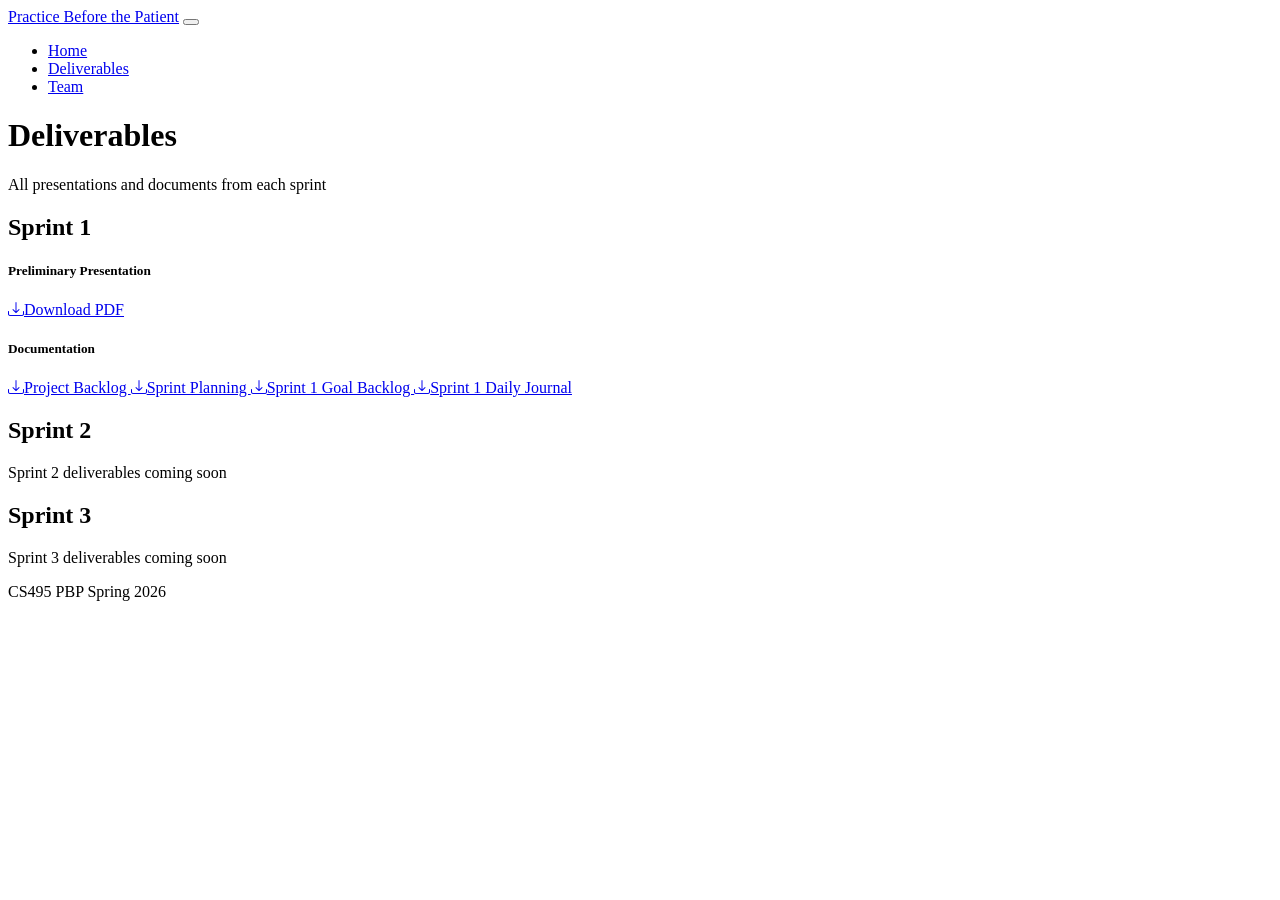
==== deliverables.html @ 7474c227 "Add sprint 1 files" ====
<!DOCTYPE html>
<html lang="en">
    <head>
        <meta charset="utf-8" />
        <meta name="viewport" content="width=device-width, initial-scale=1, shrink-to-fit=no" />
        <meta name="description" content="" />
        <meta name="author" content="" />
        <title>Deliverables - Practice Before the Patient</title>
        <!-- Favicon-->
        <link rel="icon" type="image/x-icon" href="assets/favicon.ico" />
        <!-- Bootstrap icons-->
        <link href="https://cdn.jsdelivr.net/npm/bootstrap-icons@1.4.1/font/bootstrap-icons.css" rel="stylesheet" />
        <!-- Core theme CSS (includes Bootstrap)-->
        <link href="css/styles.css" rel="stylesheet" />
    </head>
    <body>
        <!-- Responsive navbar-->
        <nav class="navbar navbar-expand-lg navbar-dark bg-dark">
            <div class="container px-5">
                <a class="navbar-brand" href="index.html">Practice Before the Patient</a>
                <button class="navbar-toggler" type="button" data-bs-toggle="collapse" data-bs-target="#navbarSupportedContent" aria-controls="navbarSupportedContent" aria-expanded="false" aria-label="Toggle navigation"><span class="navbar-toggler-icon"></span></button>
                <div class="collapse navbar-collapse" id="navbarSupportedContent">
                    <ul class="navbar-nav ms-auto mb-2 mb-lg-0">
                        <li class="nav-item"><a class="nav-link" href="index.html">Home</a></li>
                        <li class="nav-item"><a class="nav-link active" aria-current="page" href="deliverables.html">Deliverables</a></li>
                        <li class="nav-item"><a class="nav-link" href="team.html">Team</a></li>
                    </ul>
                </div>
            </div>
        </nav>

        <!-- Header-->
        <header class="bg-dark py-5">
            <div class="container px-5">
                <div class="row gx-5 justify-content-center">
                    <div class="col-lg-6">
                        <div class="text-center my-5">
                            <h1 class="display-5 fw-bolder text-white mb-2">Deliverables</h1>
                            <p class="lead text-white-50 mb-4">All presentations and documents from each sprint</p>
                        </div>
                    </div>
                </div>
            </div>
        </header>

        <!-- Deliverables Content -->
        <section class="py-5">
            <div class="container px-5">
                <!-- Sprint 1 -->
                <div class="row mb-5">
                    <div class="col-lg-8 mx-auto">
                        <div class="card border-0 shadow-lg">
                            <div class="card-body p-5">
                                <h2 class="fw-bolder mb-4">Sprint 1</h2>
                                <div class="mb-3">
                                    <h5>Preliminary Presentation</h5>
                                    <a class="btn btn-sm btn-primary" href="assets/presentations/preliminary-presentation.pdf" download>
                                        <i class="bi bi-download me-2"></i>Download PDF
                                    </a>
                                </div>
                                <div class="mb-3">
                                    <h5>Documentation</h5>
                                    <div class="d-flex flex-wrap gap-2">
                                        <a class="btn btn-sm btn-primary" href="assets/Sprint1/ProjectBacklog.pdf" download>
                                            <i class="bi bi-download me-2"></i>Project Backlog
                                        </a>
                                        <a class="btn btn-sm btn-primary" href="assets/Sprint1/Sprint_Planning.pdf" download>
                                            <i class="bi bi-download me-2"></i>Sprint Planning
                                        </a>
                                        <a class="btn btn-sm btn-primary" href="assets/Sprint1/Sprint1GoalBacklog.pdf" download>
                                            <i class="bi bi-download me-2"></i>Sprint 1 Goal Backlog
                                        </a>
                                        <a class="btn btn-sm btn-primary" href="assets/Sprint1/Sprint1DailyJournal.pdf" download>
                                            <i class="bi bi-download me-2"></i>Sprint 1 Daily Journal
                                        </a>
                                    </div>
                                </div>
                            </div>
                        </div>
                    </div>
                </div>

                <!-- Sprint 2 -->
                <div class="row mb-5">
                    <div class="col-lg-8 mx-auto">
                        <div class="card border-0 shadow-lg">
                            <div class="card-body p-5">
                                <h2 class="fw-bolder mb-4">Sprint 2</h2>
                                <p class="text-muted">Sprint 2 deliverables coming soon</p>
                            </div>
                        </div>
                    </div>
                </div>

                <!-- Sprint 3 -->
                <div class="row mb-5">
                    <div class="col-lg-8 mx-auto">
                        <div class="card border-0 shadow-lg">
                            <div class="card-body p-5">
                                <h2 class="fw-bolder mb-4">Sprint 3</h2>
                                <p class="text-muted">Sprint 3 deliverables coming soon</p>
                            </div>
                        </div>
                    </div>
                </div>
            </div>
        </section>

        <!-- Footer-->
        <footer class="py-5 bg-dark">
            <div class="container px-5"><p class="m-0 text-center text-white">CS495 PBP Spring 2026</p></div>
        </footer>

        <!-- Bootstrap core JS-->
        <script src="https://cdn.jsdelivr.net/npm/bootstrap@5.2.3/dist/js/bootstrap.bundle.min.js"></script>
        <!-- Core theme JS-->
        <script src="js/scripts.js"></script>
    </body>
</html>
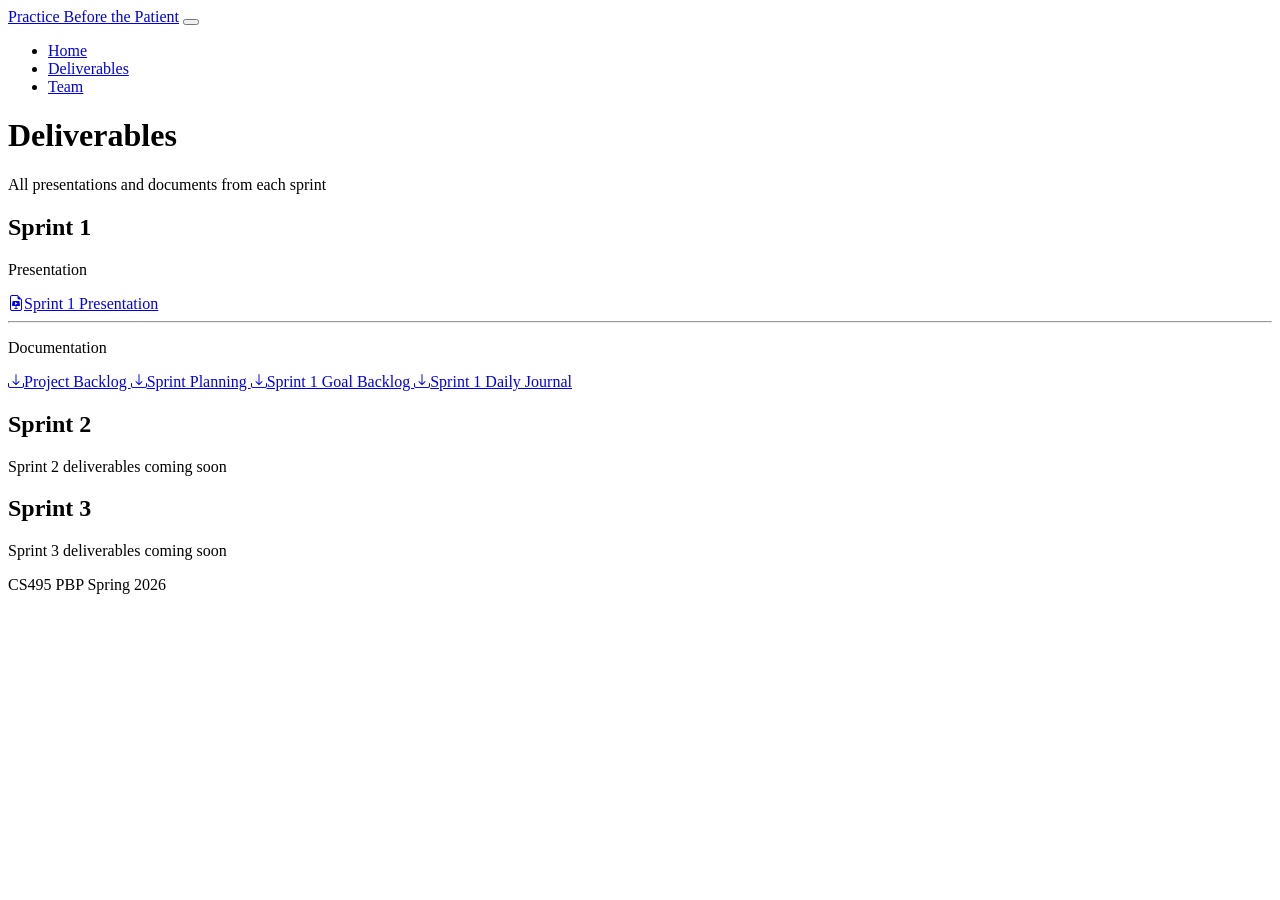
==== commit c272680b: "Change styling a bit" ====
--- a/deliverables.html
+++ b/deliverables.html
@@ -49,29 +49,30 @@
                 <!-- Sprint 1 -->
                 <div class="row mb-5">
                     <div class="col-lg-8 mx-auto">
-                        <div class="card border-0 shadow-lg">
+                        <div class="card border-0 shadow-lg border-start border-primary" style="border-left-width: 4px !important;">
                             <div class="card-body p-5">
                                 <h2 class="fw-bolder mb-4">Sprint 1</h2>
-                                <div class="mb-3">
-                                    <h5>Preliminary Presentation</h5>
+                                <div class="mb-4">
+                                    <p class="text-uppercase text-muted small fw-bold mb-2">Presentation</p>
                                     <a class="btn btn-sm btn-primary" href="assets/presentations/preliminary-presentation.pdf" download>
-                                        <i class="bi bi-download me-2"></i>Download PDF
+                                        <i class="bi bi-file-earmark-slides me-2"></i>Sprint 1 Presentation
                                     </a>
                                 </div>
-                                <div class="mb-3">
-                                    <h5>Documentation</h5>
+                                <hr class="my-3">
+                                <div>
+                                    <p class="text-uppercase text-muted small fw-bold mb-2">Documentation</p>
                                     <div class="d-flex flex-wrap gap-2">
-                                        <a class="btn btn-sm btn-primary" href="assets/Sprint1/ProjectBacklog.pdf" download>
-                                            <i class="bi bi-download me-2"></i>Project Backlog
+                                        <a class="btn btn-sm btn-outline-primary" href="assets/Sprint1/ProjectBacklog.pdf" download>
+                                            <i class="bi bi-download me-1"></i>Project Backlog
                                         </a>
-                                        <a class="btn btn-sm btn-primary" href="assets/Sprint1/Sprint_Planning.pdf" download>
-                                            <i class="bi bi-download me-2"></i>Sprint Planning
+                                        <a class="btn btn-sm btn-outline-primary" href="assets/Sprint1/Sprint_Planning.pdf" download>
+                                            <i class="bi bi-download me-1"></i>Sprint Planning
                                         </a>
-                                        <a class="btn btn-sm btn-primary" href="assets/Sprint1/Sprint1GoalBacklog.pdf" download>
-                                            <i class="bi bi-download me-2"></i>Sprint 1 Goal Backlog
+                                        <a class="btn btn-sm btn-outline-primary" href="assets/Sprint1/Sprint1GoalBacklog.pdf" download>
+                                            <i class="bi bi-download me-1"></i>Sprint 1 Goal Backlog
                                         </a>
-                                        <a class="btn btn-sm btn-primary" href="assets/Sprint1/Sprint1DailyJournal.pdf" download>
-                                            <i class="bi bi-download me-2"></i>Sprint 1 Daily Journal
+                                        <a class="btn btn-sm btn-outline-primary" href="assets/Sprint1/Sprint1DailyJournal.pdf" download>
+                                            <i class="bi bi-download me-1"></i>Sprint 1 Daily Journal
                                         </a>
                                     </div>
                                 </div>
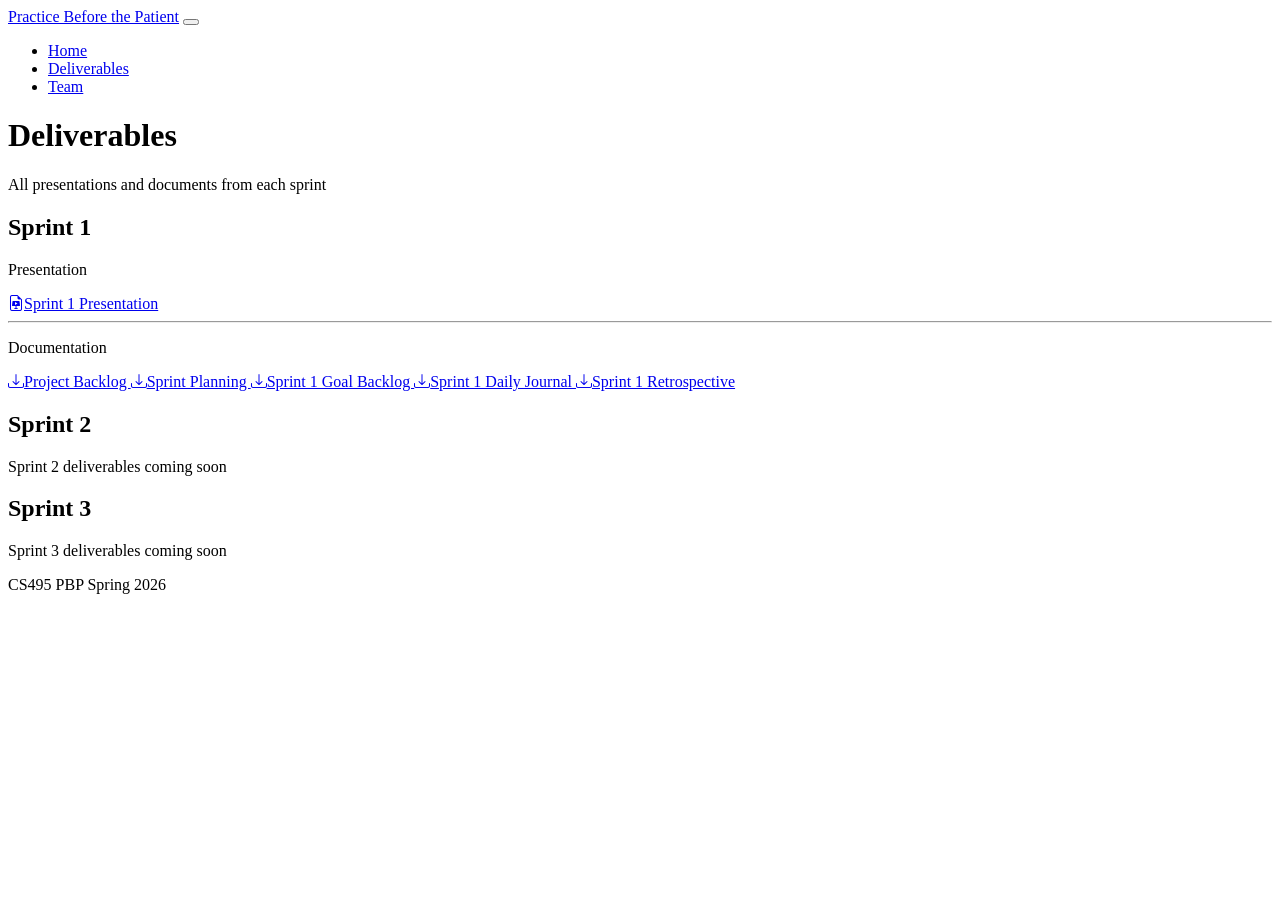
==== commit f6028efb: "Add retrospective and presentation" ====
--- a/deliverables.html
+++ b/deliverables.html
@@ -54,7 +54,7 @@
                                 <h2 class="fw-bolder mb-4">Sprint 1</h2>
                                 <div class="mb-4">
                                     <p class="text-uppercase text-muted small fw-bold mb-2">Presentation</p>
-                                    <a class="btn btn-sm btn-primary" href="assets/presentations/preliminary-presentation.pdf" download>
+                                    <a class="btn btn-sm btn-primary" href="assets/Sprint1/Sprint 1 Presentation.pdf" download>
                                         <i class="bi bi-file-earmark-slides me-2"></i>Sprint 1 Presentation
                                     </a>
                                 </div>
@@ -73,6 +73,9 @@
                                         </a>
                                         <a class="btn btn-sm btn-outline-primary" href="assets/Sprint1/Sprint1DailyJournal.pdf" download>
                                             <i class="bi bi-download me-1"></i>Sprint 1 Daily Journal
+                                        </a>
+                                        <a class="btn btn-sm btn-outline-primary" href="assets/Sprint1/Sprint1Retrospective.pdf" download>
+                                            <i class="bi bi-download me-1"></i>Sprint 1 Retrospective
                                         </a>
                                     </div>
                                 </div>
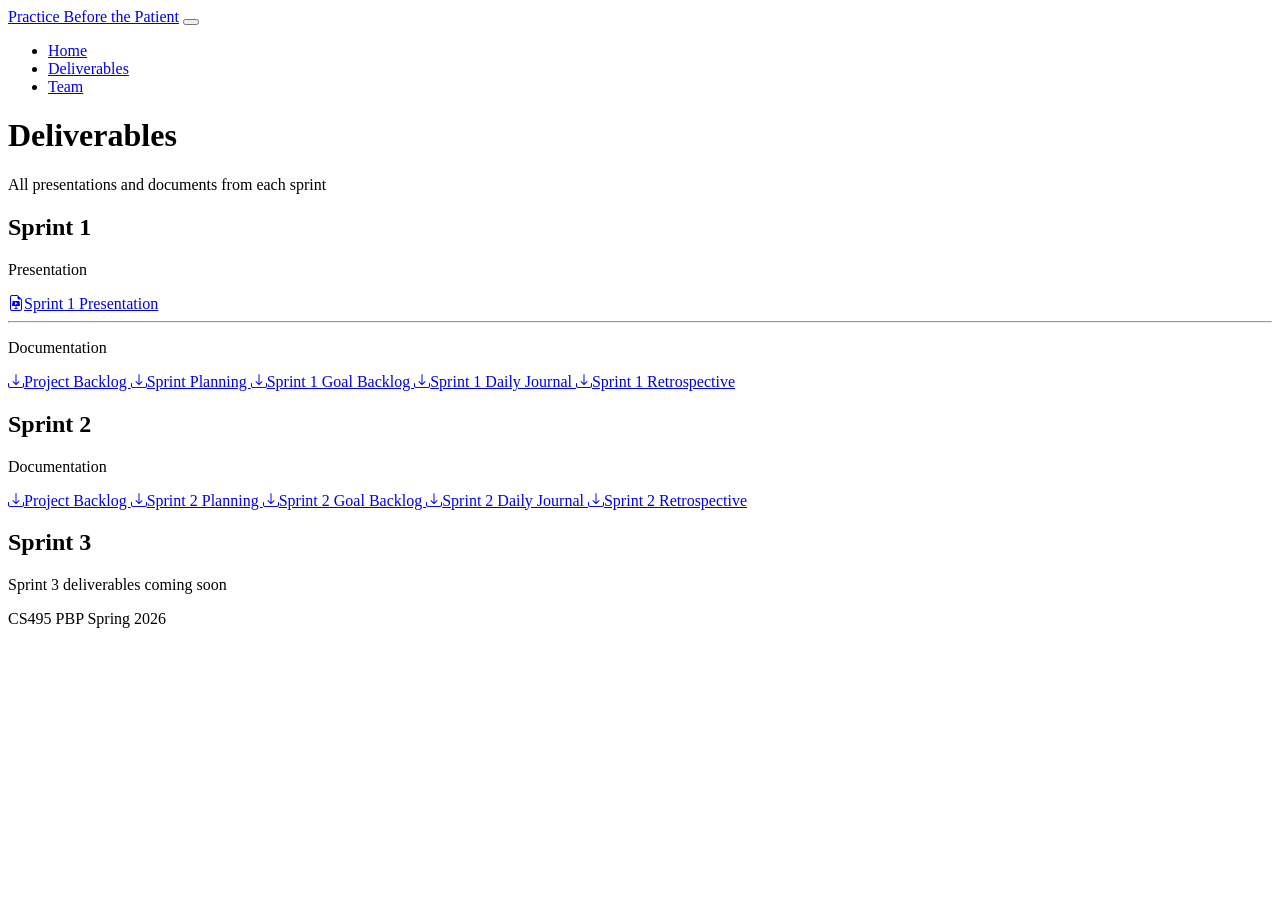
==== commit f3619a75: "Add sprint 2 documents to the webpage" ====
--- a/deliverables.html
+++ b/deliverables.html
@@ -87,10 +87,29 @@
                 <!-- Sprint 2 -->
                 <div class="row mb-5">
                     <div class="col-lg-8 mx-auto">
-                        <div class="card border-0 shadow-lg">
+                        <div class="card border-0 shadow-lg border-start border-primary" style="border-left-width: 4px !important;">
                             <div class="card-body p-5">
                                 <h2 class="fw-bolder mb-4">Sprint 2</h2>
-                                <p class="text-muted">Sprint 2 deliverables coming soon</p>
+                                <div>
+                                    <p class="text-uppercase text-muted small fw-bold mb-2">Documentation</p>
+                                    <div class="d-flex flex-wrap gap-2">
+                                        <a class="btn btn-sm btn-outline-primary" href="assets/Sprint2/ProjectBacklog.xlsx" download>
+                                            <i class="bi bi-download me-1"></i>Project Backlog
+                                        </a>
+                                        <a class="btn btn-sm btn-outline-primary" href="assets/Sprint2/Sprint2Planning.docx" download>
+                                            <i class="bi bi-download me-1"></i>Sprint 2 Planning
+                                        </a>
+                                        <a class="btn btn-sm btn-outline-primary" href="assets/Sprint2/Sprint2GoalBacklog.docx" download>
+                                            <i class="bi bi-download me-1"></i>Sprint 2 Goal Backlog
+                                        </a>
+                                        <a class="btn btn-sm btn-outline-primary" href="assets/Sprint2/Sprint2DailyJournal.docx" download>
+                                            <i class="bi bi-download me-1"></i>Sprint 2 Daily Journal
+                                        </a>
+                                        <a class="btn btn-sm btn-outline-primary" href="assets/Sprint2/Sprint2Retrospective.docx" download>
+                                            <i class="bi bi-download me-1"></i>Sprint 2 Retrospective
+                                        </a>
+                                    </div>
+                                </div>
                             </div>
                         </div>
                     </div>
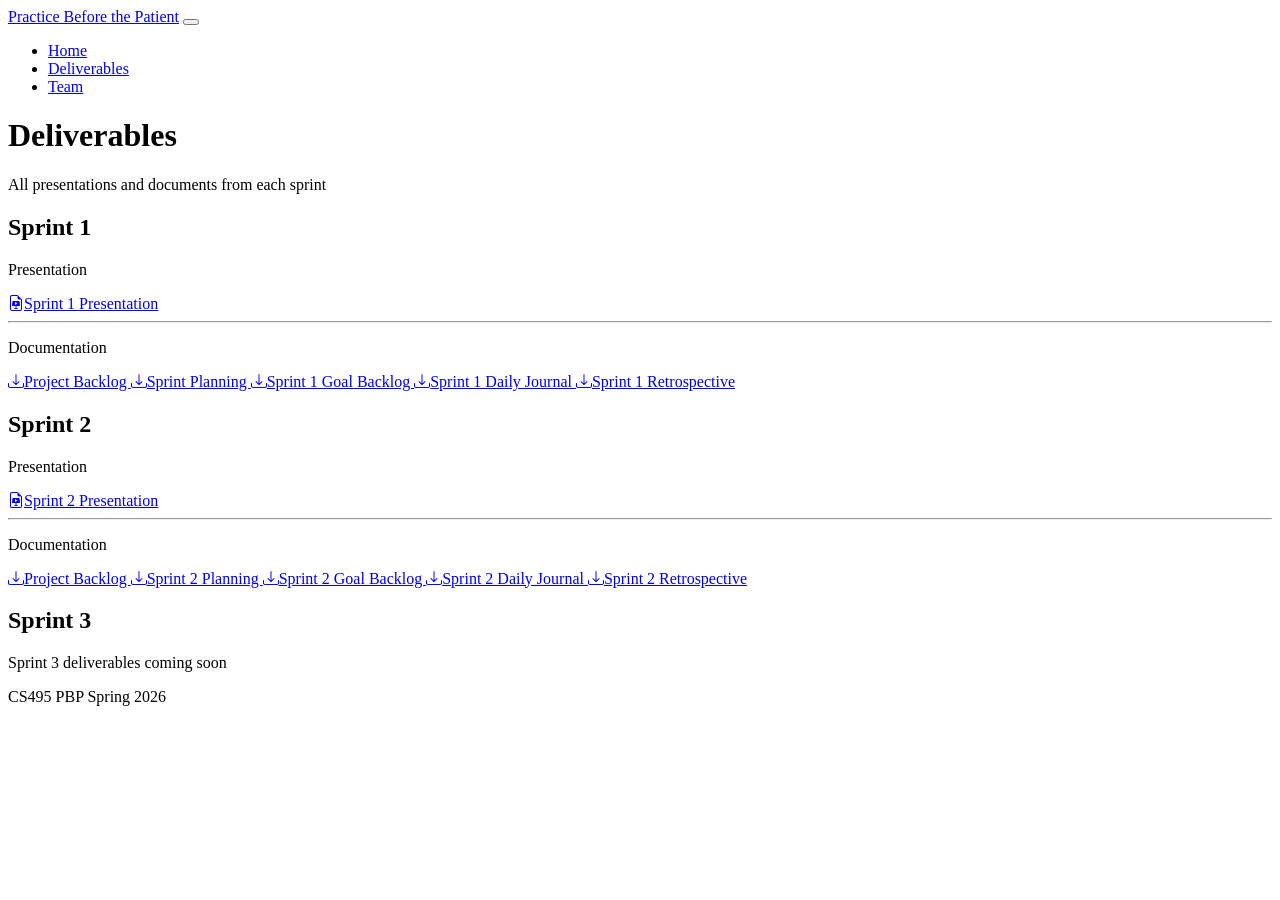
==== commit c474fcfb: "Added presentation link" ====
--- a/deliverables.html
+++ b/deliverables.html
@@ -90,6 +90,13 @@
                         <div class="card border-0 shadow-lg border-start border-primary" style="border-left-width: 4px !important;">
                             <div class="card-body p-5">
                                 <h2 class="fw-bolder mb-4">Sprint 2</h2>
+                                <div class="mb-4">
+                                    <p class="text-uppercase text-muted small fw-bold mb-2">Presentation</p>
+                                    <a class="btn btn-sm btn-primary" href="assets/presentations/PracticeBeforeThePatient_Sprint_Presentation_2.pptx" download>
+                                        <i class="bi bi-file-earmark-slides me-2"></i>Sprint 2 Presentation
+                                    </a>
+                                </div>
+                                <hr class="my-3">
                                 <div>
                                     <p class="text-uppercase text-muted small fw-bold mb-2">Documentation</p>
                                     <div class="d-flex flex-wrap gap-2">
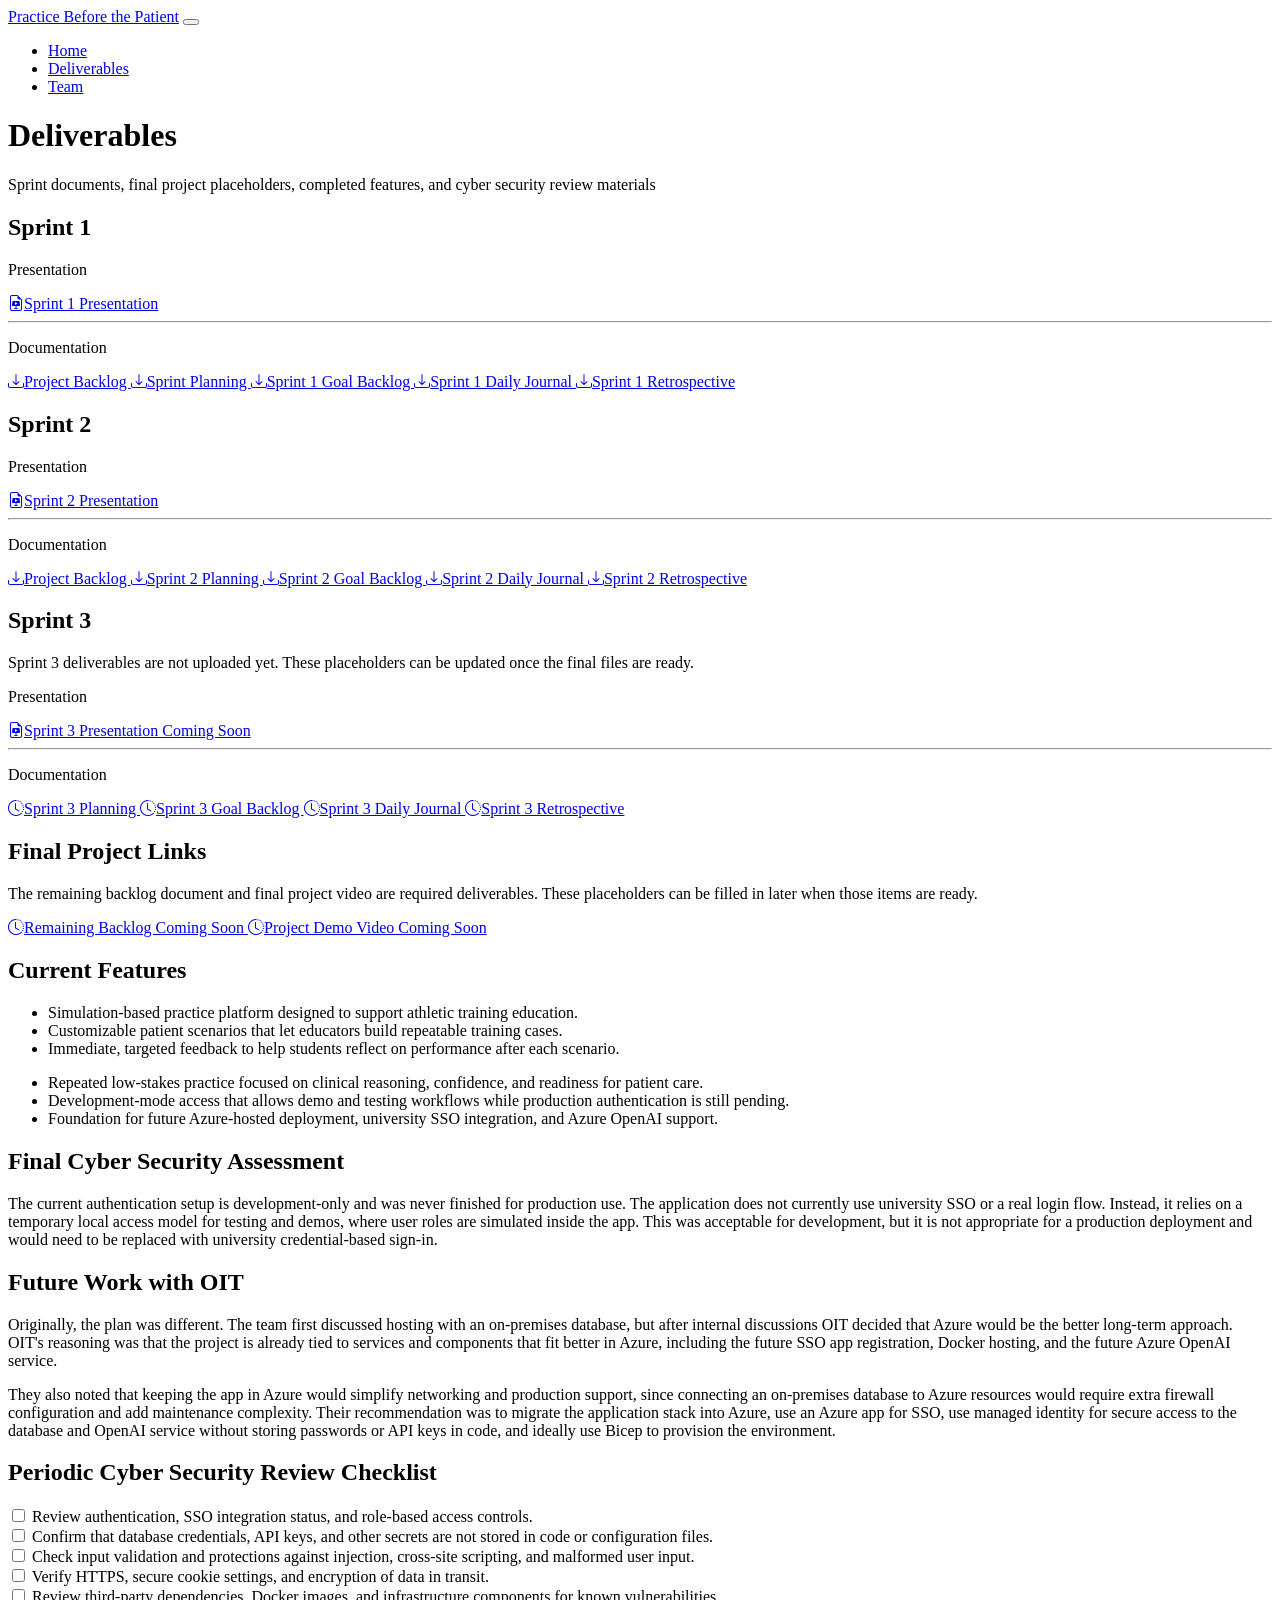
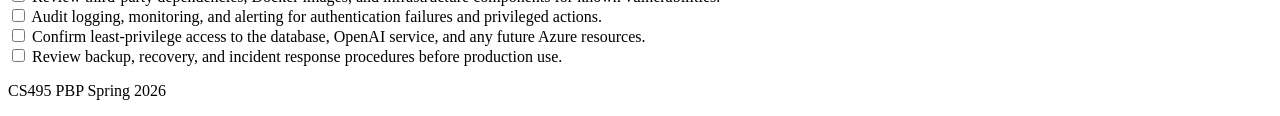
==== commit a69b083b: "Add sections" ====
--- a/deliverables.html
+++ b/deliverables.html
@@ -36,7 +36,7 @@
                     <div class="col-lg-6">
                         <div class="text-center my-5">
                             <h1 class="display-5 fw-bolder text-white mb-2">Deliverables</h1>
-                            <p class="lead text-white-50 mb-4">All presentations and documents from each sprint</p>
+                            <p class="lead text-white-50 mb-4">Sprint documents, final project placeholders, completed features, and cyber security review materials</p>
                         </div>
                     </div>
                 </div>
@@ -125,10 +125,151 @@
                 <!-- Sprint 3 -->
                 <div class="row mb-5">
                     <div class="col-lg-8 mx-auto">
-                        <div class="card border-0 shadow-lg">
+                        <div class="card border-0 shadow-lg border-start border-primary" style="border-left-width: 4px !important;">
                             <div class="card-body p-5">
                                 <h2 class="fw-bolder mb-4">Sprint 3</h2>
-                                <p class="text-muted">Sprint 3 deliverables coming soon</p>
+                                <p class="text-muted mb-4">Sprint 3 deliverables are not uploaded yet. These placeholders can be updated once the final files are ready.</p>
+                                <div class="mb-4">
+                                    <p class="text-uppercase text-muted small fw-bold mb-2">Presentation</p>
+                                    <a class="btn btn-sm btn-outline-secondary disabled" href="#" role="button" aria-disabled="true" tabindex="-1">
+                                        <i class="bi bi-file-earmark-slides me-2"></i>Sprint 3 Presentation Coming Soon
+                                    </a>
+                                </div>
+                                <hr class="my-3">
+                                <div>
+                                    <p class="text-uppercase text-muted small fw-bold mb-2">Documentation</p>
+                                    <div class="d-flex flex-wrap gap-2">
+                                        <a class="btn btn-sm btn-outline-secondary disabled" href="#" role="button" aria-disabled="true" tabindex="-1">
+                                            <i class="bi bi-clock-history me-1"></i>Sprint 3 Planning
+                                        </a>
+                                        <a class="btn btn-sm btn-outline-secondary disabled" href="#" role="button" aria-disabled="true" tabindex="-1">
+                                            <i class="bi bi-clock-history me-1"></i>Sprint 3 Goal Backlog
+                                        </a>
+                                        <a class="btn btn-sm btn-outline-secondary disabled" href="#" role="button" aria-disabled="true" tabindex="-1">
+                                            <i class="bi bi-clock-history me-1"></i>Sprint 3 Daily Journal
+                                        </a>
+                                        <a class="btn btn-sm btn-outline-secondary disabled" href="#" role="button" aria-disabled="true" tabindex="-1">
+                                            <i class="bi bi-clock-history me-1"></i>Sprint 3 Retrospective
+                                        </a>
+                                    </div>
+                                </div>
+                            </div>
+                        </div>
+                    </div>
+                </div>
+
+                <!-- Final Project Links -->
+                <div class="row mb-5">
+                    <div class="col-lg-8 mx-auto">
+                        <div class="card border-0 shadow-lg border-start border-success" style="border-left-width: 4px !important;">
+                            <div class="card-body p-5">
+                                <h2 class="fw-bolder mb-4">Final Project Links</h2>
+                                <p class="text-muted mb-4">The remaining backlog document and final project video are required deliverables. These placeholders can be filled in later when those items are ready.</p>
+                                <div class="d-flex flex-wrap gap-2">
+                                    <a class="btn btn-sm btn-outline-secondary disabled" href="#" role="button" aria-disabled="true" tabindex="-1">
+                                        <i class="bi bi-clock-history me-1"></i>Remaining Backlog Coming Soon
+                                    </a>
+                                    <a class="btn btn-sm btn-outline-secondary disabled" href="#" role="button" aria-disabled="true" tabindex="-1">
+                                        <i class="bi bi-clock-history me-1"></i>Project Demo Video Coming Soon
+                                    </a>
+                                </div>
+                            </div>
+                        </div>
+                    </div>
+                </div>
+
+                <!-- Features -->
+                <div class="row mb-5">
+                    <div class="col-lg-10 mx-auto">
+                        <div class="card border-0 shadow-lg border-start border-info" style="border-left-width: 4px !important;">
+                            <div class="card-body p-5">
+                                <h2 class="fw-bolder mb-4">Current Features</h2>
+                                <div class="row g-4">
+                                    <div class="col-md-6">
+                                        <ul class="mb-0">
+                                            <li class="mb-3">Simulation-based practice platform designed to support athletic training education.</li>
+                                            <li class="mb-3">Customizable patient scenarios that let educators build repeatable training cases.</li>
+                                            <li class="mb-3">Immediate, targeted feedback to help students reflect on performance after each scenario.</li>
+                                        </ul>
+                                    </div>
+                                    <div class="col-md-6">
+                                        <ul class="mb-0">
+                                            <li class="mb-3">Repeated low-stakes practice focused on clinical reasoning, confidence, and readiness for patient care.</li>
+                                            <li class="mb-3">Development-mode access that allows demo and testing workflows while production authentication is still pending.</li>
+                                            <li>Foundation for future Azure-hosted deployment, university SSO integration, and Azure OpenAI support.</li>
+                                        </ul>
+                                    </div>
+                                </div>
+                            </div>
+                        </div>
+                    </div>
+                </div>
+
+                <!-- Cyber Security Assessment -->
+                <div class="row g-4 mb-5">
+                    <div class="col-lg-6">
+                        <div class="card h-100 border-0 shadow-lg border-start border-warning" style="border-left-width: 4px !important;">
+                            <div class="card-body p-5">
+                                <h2 class="fw-bolder mb-4">Final Cyber Security Assessment</h2>
+                                <p>The current authentication setup is development-only and was never finished for production use. The application does not currently use university SSO or a real login flow. Instead, it relies on a temporary local access model for testing and demos, where user roles are simulated inside the app. This was acceptable for development, but it is not appropriate for a production deployment and would need to be replaced with university credential-based sign-in.</p>
+                            </div>
+                        </div>
+                    </div>
+                    <div class="col-lg-6">
+                        <div class="card h-100 border-0 shadow-lg border-start border-dark" style="border-left-width: 4px !important;">
+                            <div class="card-body p-5">
+                                <h2 class="fw-bolder mb-4">Future Work with OIT</h2>
+                                <p>Originally, the plan was different. The team first discussed hosting with an on-premises database, but after internal discussions OIT decided that Azure would be the better long-term approach. OIT's reasoning was that the project is already tied to services and components that fit better in Azure, including the future SSO app registration, Docker hosting, and the future Azure OpenAI service.</p>
+                                <p class="mb-0">They also noted that keeping the app in Azure would simplify networking and production support, since connecting an on-premises database to Azure resources would require extra firewall configuration and add maintenance complexity. Their recommendation was to migrate the application stack into Azure, use an Azure app for SSO, use managed identity for secure access to the database and OpenAI service without storing passwords or API keys in code, and ideally use Bicep to provision the environment.</p>
+                            </div>
+                        </div>
+                    </div>
+                </div>
+
+                <!-- Cyber Security Checklist -->
+                <div class="row mb-5">
+                    <div class="col-lg-10 mx-auto">
+                        <div class="card border-0 shadow-lg border-start border-danger" style="border-left-width: 4px !important;">
+                            <div class="card-body p-5">
+                                <h2 class="fw-bolder mb-4">Periodic Cyber Security Review Checklist</h2>
+                                <div class="row g-3">
+                                    <div class="col-md-6">
+                                        <div class="form-check mb-3">
+                                            <input class="form-check-input" type="checkbox" value="" id="review-authentication">
+                                            <label class="form-check-label" for="review-authentication">Review authentication, SSO integration status, and role-based access controls.</label>
+                                        </div>
+                                        <div class="form-check mb-3">
+                                            <input class="form-check-input" type="checkbox" value="" id="review-secrets">
+                                            <label class="form-check-label" for="review-secrets">Confirm that database credentials, API keys, and other secrets are not stored in code or configuration files.</label>
+                                        </div>
+                                        <div class="form-check mb-3">
+                                            <input class="form-check-input" type="checkbox" value="" id="review-input-validation">
+                                            <label class="form-check-label" for="review-input-validation">Check input validation and protections against injection, cross-site scripting, and malformed user input.</label>
+                                        </div>
+                                        <div class="form-check">
+                                            <input class="form-check-input" type="checkbox" value="" id="review-transport">
+                                            <label class="form-check-label" for="review-transport">Verify HTTPS, secure cookie settings, and encryption of data in transit.</label>
+                                        </div>
+                                    </div>
+                                    <div class="col-md-6">
+                                        <div class="form-check mb-3">
+                                            <input class="form-check-input" type="checkbox" value="" id="review-dependencies">
+                                            <label class="form-check-label" for="review-dependencies">Review third-party dependencies, Docker images, and infrastructure components for known vulnerabilities.</label>
+                                        </div>
+                                        <div class="form-check mb-3">
+                                            <input class="form-check-input" type="checkbox" value="" id="review-logging">
+                                            <label class="form-check-label" for="review-logging">Audit logging, monitoring, and alerting for authentication failures and privileged actions.</label>
+                                        </div>
+                                        <div class="form-check mb-3">
+                                            <input class="form-check-input" type="checkbox" value="" id="review-database-access">
+                                            <label class="form-check-label" for="review-database-access">Confirm least-privilege access to the database, OpenAI service, and any future Azure resources.</label>
+                                        </div>
+                                        <div class="form-check">
+                                            <input class="form-check-input" type="checkbox" value="" id="review-backup-recovery">
+                                            <label class="form-check-label" for="review-backup-recovery">Review backup, recovery, and incident response procedures before production use.</label>
+                                        </div>
+                                    </div>
+                                </div>
                             </div>
                         </div>
                     </div>
@@ -146,4 +287,4 @@
         <!-- Core theme JS-->
         <script src="js/scripts.js"></script>
     </body>
-</html>+</html>
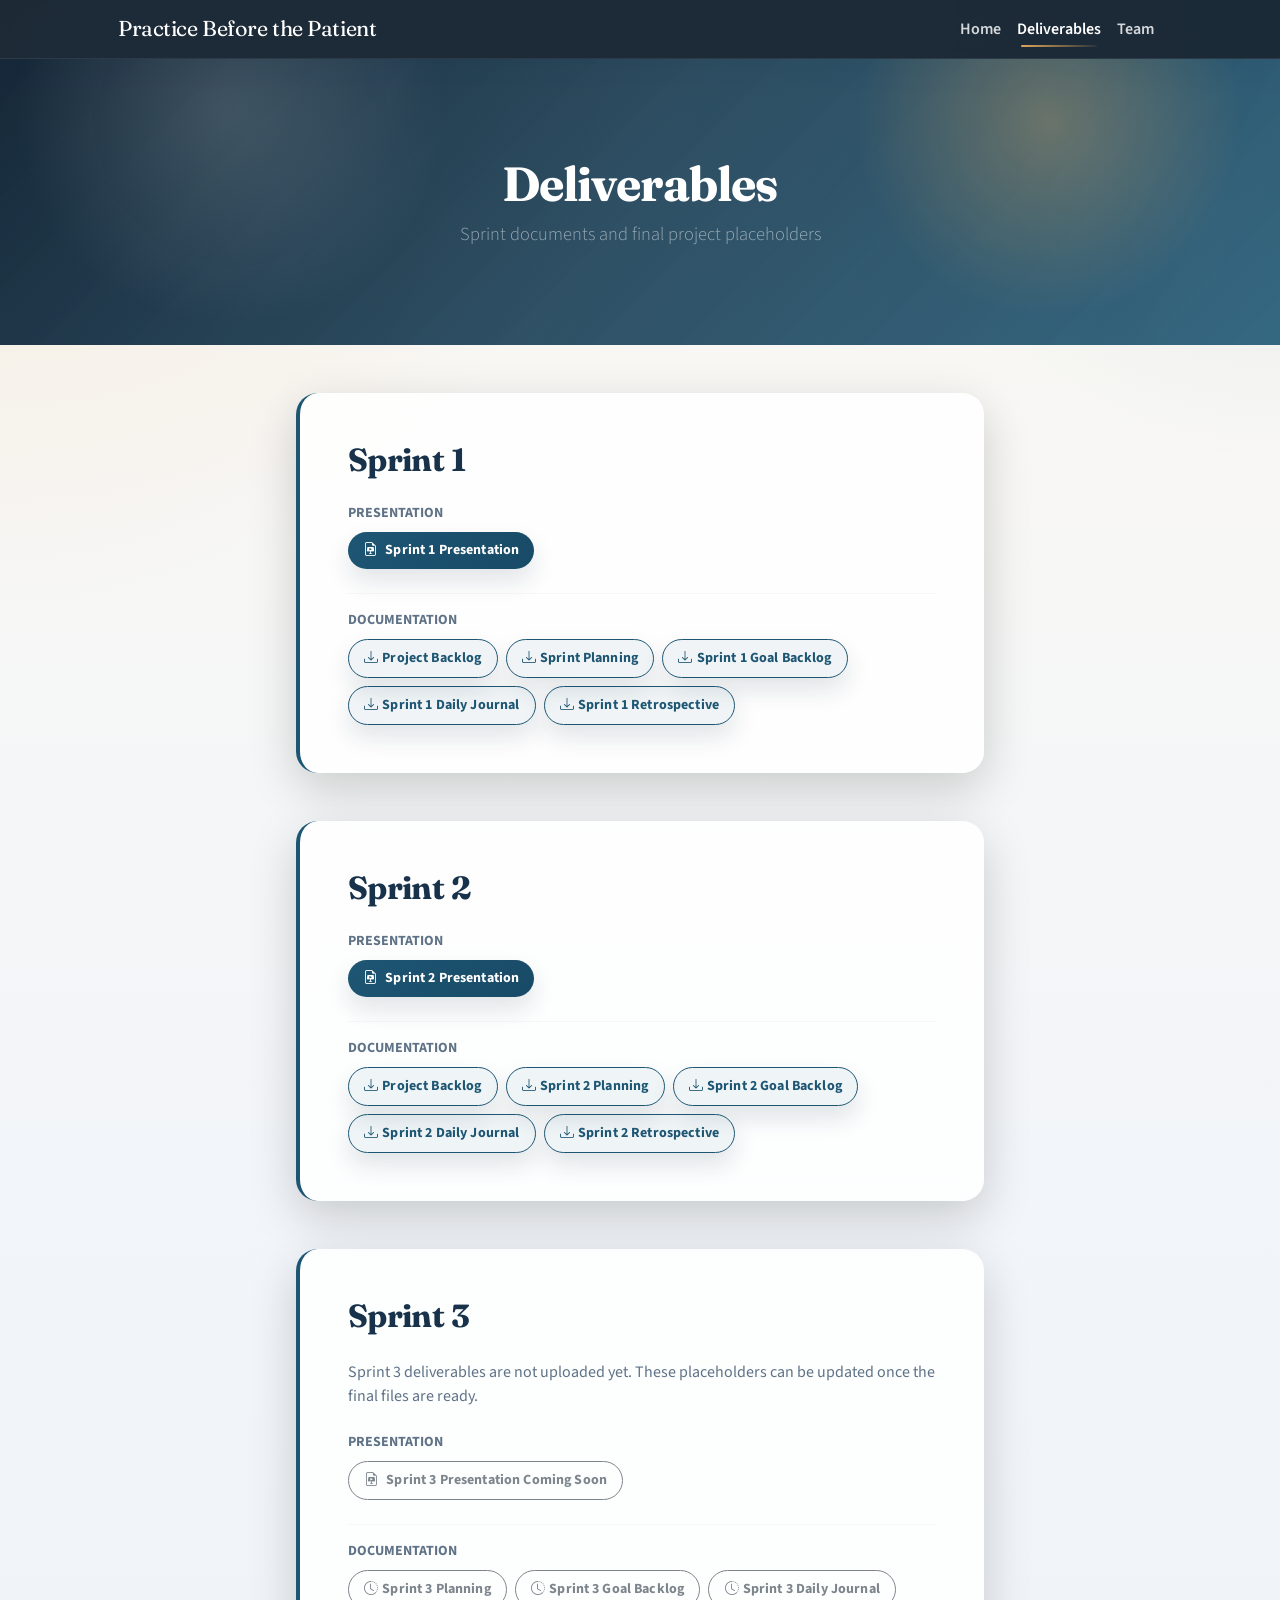
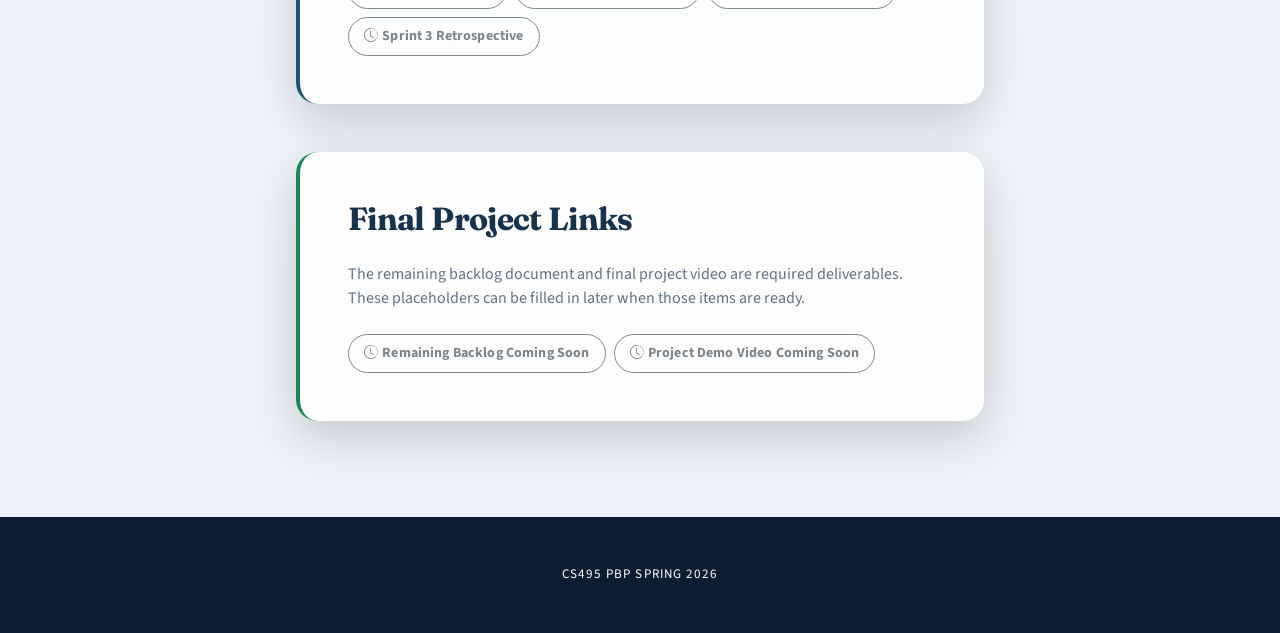
==== commit bdc6f011: "Add styling" ====
--- a/deliverables.html
+++ b/deliverables.html
@@ -8,6 +8,9 @@
         <title>Deliverables - Practice Before the Patient</title>
         <!-- Favicon-->
         <link rel="icon" type="image/x-icon" href="assets/favicon.ico" />
+        <link rel="preconnect" href="https://fonts.googleapis.com" />
+        <link rel="preconnect" href="https://fonts.gstatic.com" crossorigin />
+        <link href="https://fonts.googleapis.com/css2?family=Fraunces:opsz,wght@9..144,600;9..144,700&family=Source+Sans+3:wght@400;500;600;700&display=swap" rel="stylesheet" />
         <!-- Bootstrap icons-->
         <link href="https://cdn.jsdelivr.net/npm/bootstrap-icons@1.4.1/font/bootstrap-icons.css" rel="stylesheet" />
         <!-- Core theme CSS (includes Bootstrap)-->
@@ -36,7 +39,7 @@
                     <div class="col-lg-6">
                         <div class="text-center my-5">
                             <h1 class="display-5 fw-bolder text-white mb-2">Deliverables</h1>
-                            <p class="lead text-white-50 mb-4">Sprint documents, final project placeholders, completed features, and cyber security review materials</p>
+                            <p class="lead text-white-50 mb-4">Sprint documents and final project placeholders</p>
                         </div>
                     </div>
                 </div>
@@ -177,103 +180,6 @@
                         </div>
                     </div>
                 </div>
-
-                <!-- Features -->
-                <div class="row mb-5">
-                    <div class="col-lg-10 mx-auto">
-                        <div class="card border-0 shadow-lg border-start border-info" style="border-left-width: 4px !important;">
-                            <div class="card-body p-5">
-                                <h2 class="fw-bolder mb-4">Current Features</h2>
-                                <div class="row g-4">
-                                    <div class="col-md-6">
-                                        <ul class="mb-0">
-                                            <li class="mb-3">Simulation-based practice platform designed to support athletic training education.</li>
-                                            <li class="mb-3">Customizable patient scenarios that let educators build repeatable training cases.</li>
-                                            <li class="mb-3">Immediate, targeted feedback to help students reflect on performance after each scenario.</li>
-                                        </ul>
-                                    </div>
-                                    <div class="col-md-6">
-                                        <ul class="mb-0">
-                                            <li class="mb-3">Repeated low-stakes practice focused on clinical reasoning, confidence, and readiness for patient care.</li>
-                                            <li class="mb-3">Development-mode access that allows demo and testing workflows while production authentication is still pending.</li>
-                                            <li>Foundation for future Azure-hosted deployment, university SSO integration, and Azure OpenAI support.</li>
-                                        </ul>
-                                    </div>
-                                </div>
-                            </div>
-                        </div>
-                    </div>
-                </div>
-
-                <!-- Cyber Security Assessment -->
-                <div class="row g-4 mb-5">
-                    <div class="col-lg-6">
-                        <div class="card h-100 border-0 shadow-lg border-start border-warning" style="border-left-width: 4px !important;">
-                            <div class="card-body p-5">
-                                <h2 class="fw-bolder mb-4">Final Cyber Security Assessment</h2>
-                                <p>The current authentication setup is development-only and was never finished for production use. The application does not currently use university SSO or a real login flow. Instead, it relies on a temporary local access model for testing and demos, where user roles are simulated inside the app. This was acceptable for development, but it is not appropriate for a production deployment and would need to be replaced with university credential-based sign-in.</p>
-                            </div>
-                        </div>
-                    </div>
-                    <div class="col-lg-6">
-                        <div class="card h-100 border-0 shadow-lg border-start border-dark" style="border-left-width: 4px !important;">
-                            <div class="card-body p-5">
-                                <h2 class="fw-bolder mb-4">Future Work with OIT</h2>
-                                <p>Originally, the plan was different. The team first discussed hosting with an on-premises database, but after internal discussions OIT decided that Azure would be the better long-term approach. OIT's reasoning was that the project is already tied to services and components that fit better in Azure, including the future SSO app registration, Docker hosting, and the future Azure OpenAI service.</p>
-                                <p class="mb-0">They also noted that keeping the app in Azure would simplify networking and production support, since connecting an on-premises database to Azure resources would require extra firewall configuration and add maintenance complexity. Their recommendation was to migrate the application stack into Azure, use an Azure app for SSO, use managed identity for secure access to the database and OpenAI service without storing passwords or API keys in code, and ideally use Bicep to provision the environment.</p>
-                            </div>
-                        </div>
-                    </div>
-                </div>
-
-                <!-- Cyber Security Checklist -->
-                <div class="row mb-5">
-                    <div class="col-lg-10 mx-auto">
-                        <div class="card border-0 shadow-lg border-start border-danger" style="border-left-width: 4px !important;">
-                            <div class="card-body p-5">
-                                <h2 class="fw-bolder mb-4">Periodic Cyber Security Review Checklist</h2>
-                                <div class="row g-3">
-                                    <div class="col-md-6">
-                                        <div class="form-check mb-3">
-                                            <input class="form-check-input" type="checkbox" value="" id="review-authentication">
-                                            <label class="form-check-label" for="review-authentication">Review authentication, SSO integration status, and role-based access controls.</label>
-                                        </div>
-                                        <div class="form-check mb-3">
-                                            <input class="form-check-input" type="checkbox" value="" id="review-secrets">
-                                            <label class="form-check-label" for="review-secrets">Confirm that database credentials, API keys, and other secrets are not stored in code or configuration files.</label>
-                                        </div>
-                                        <div class="form-check mb-3">
-                                            <input class="form-check-input" type="checkbox" value="" id="review-input-validation">
-                                            <label class="form-check-label" for="review-input-validation">Check input validation and protections against injection, cross-site scripting, and malformed user input.</label>
-                                        </div>
-                                        <div class="form-check">
-                                            <input class="form-check-input" type="checkbox" value="" id="review-transport">
-                                            <label class="form-check-label" for="review-transport">Verify HTTPS, secure cookie settings, and encryption of data in transit.</label>
-                                        </div>
-                                    </div>
-                                    <div class="col-md-6">
-                                        <div class="form-check mb-3">
-                                            <input class="form-check-input" type="checkbox" value="" id="review-dependencies">
-                                            <label class="form-check-label" for="review-dependencies">Review third-party dependencies, Docker images, and infrastructure components for known vulnerabilities.</label>
-                                        </div>
-                                        <div class="form-check mb-3">
-                                            <input class="form-check-input" type="checkbox" value="" id="review-logging">
-                                            <label class="form-check-label" for="review-logging">Audit logging, monitoring, and alerting for authentication failures and privileged actions.</label>
-                                        </div>
-                                        <div class="form-check mb-3">
-                                            <input class="form-check-input" type="checkbox" value="" id="review-database-access">
-                                            <label class="form-check-label" for="review-database-access">Confirm least-privilege access to the database, OpenAI service, and any future Azure resources.</label>
-                                        </div>
-                                        <div class="form-check">
-                                            <input class="form-check-input" type="checkbox" value="" id="review-backup-recovery">
-                                            <label class="form-check-label" for="review-backup-recovery">Review backup, recovery, and incident response procedures before production use.</label>
-                                        </div>
-                                    </div>
-                                </div>
-                            </div>
-                        </div>
-                    </div>
-                </div>
             </div>
         </section>
 
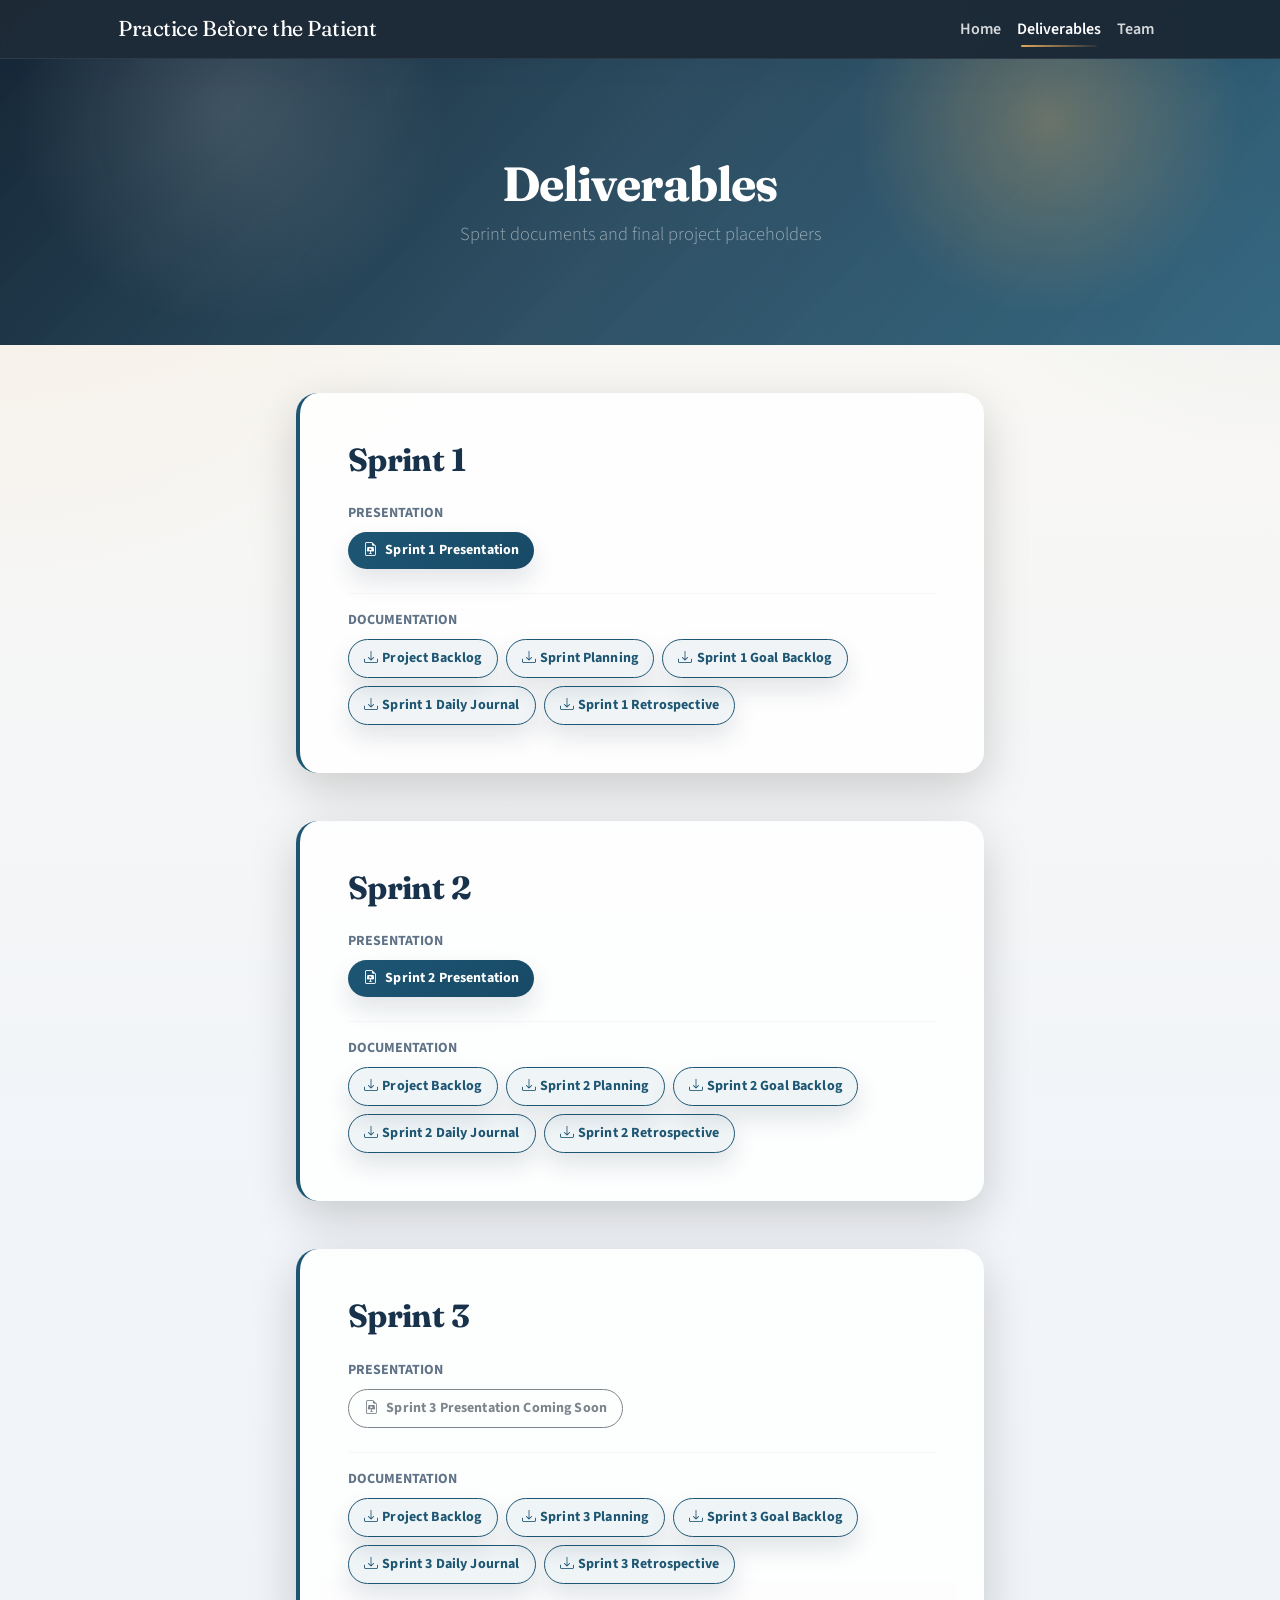
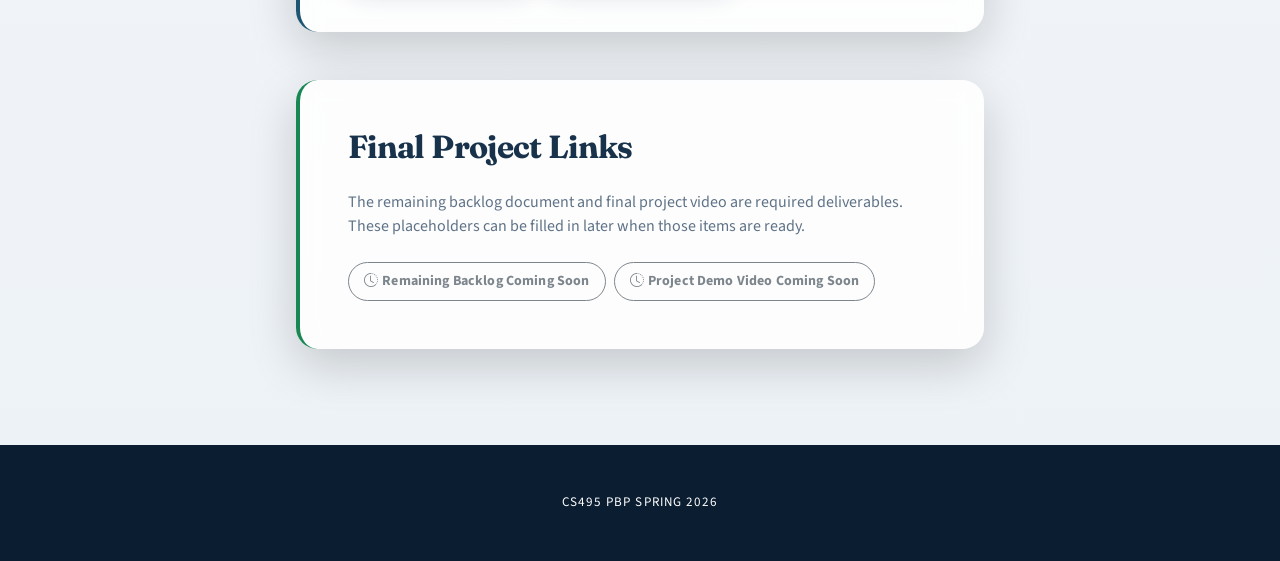
==== commit 406e0fbb: "Add deliverables for sprint 3" ====
--- a/deliverables.html
+++ b/deliverables.html
@@ -131,7 +131,6 @@
                         <div class="card border-0 shadow-lg border-start border-primary" style="border-left-width: 4px !important;">
                             <div class="card-body p-5">
                                 <h2 class="fw-bolder mb-4">Sprint 3</h2>
-                                <p class="text-muted mb-4">Sprint 3 deliverables are not uploaded yet. These placeholders can be updated once the final files are ready.</p>
                                 <div class="mb-4">
                                     <p class="text-uppercase text-muted small fw-bold mb-2">Presentation</p>
                                     <a class="btn btn-sm btn-outline-secondary disabled" href="#" role="button" aria-disabled="true" tabindex="-1">
@@ -142,17 +141,20 @@
                                 <div>
                                     <p class="text-uppercase text-muted small fw-bold mb-2">Documentation</p>
                                     <div class="d-flex flex-wrap gap-2">
-                                        <a class="btn btn-sm btn-outline-secondary disabled" href="#" role="button" aria-disabled="true" tabindex="-1">
-                                            <i class="bi bi-clock-history me-1"></i>Sprint 3 Planning
+                                        <a class="btn btn-sm btn-outline-primary" href="assets/Sprint3/ProjectBacklog.xlsx" download>
+                                            <i class="bi bi-download me-1"></i>Project Backlog
                                         </a>
-                                        <a class="btn btn-sm btn-outline-secondary disabled" href="#" role="button" aria-disabled="true" tabindex="-1">
-                                            <i class="bi bi-clock-history me-1"></i>Sprint 3 Goal Backlog
+                                        <a class="btn btn-sm btn-outline-primary" href="assets/Sprint3/Sprint3Planning.docx" download>
+                                            <i class="bi bi-download me-1"></i>Sprint 3 Planning
                                         </a>
-                                        <a class="btn btn-sm btn-outline-secondary disabled" href="#" role="button" aria-disabled="true" tabindex="-1">
-                                            <i class="bi bi-clock-history me-1"></i>Sprint 3 Daily Journal
+                                        <a class="btn btn-sm btn-outline-primary" href="assets/Sprint3/Sprint3GoalBacklog.docx" download>
+                                            <i class="bi bi-download me-1"></i>Sprint 3 Goal Backlog
                                         </a>
-                                        <a class="btn btn-sm btn-outline-secondary disabled" href="#" role="button" aria-disabled="true" tabindex="-1">
-                                            <i class="bi bi-clock-history me-1"></i>Sprint 3 Retrospective
+                                        <a class="btn btn-sm btn-outline-primary" href="assets/Sprint3/Sprint3DailyJournal.docx" download>
+                                            <i class="bi bi-download me-1"></i>Sprint 3 Daily Journal
+                                        </a>
+                                        <a class="btn btn-sm btn-outline-primary" href="assets/Sprint3/Sprint3Retrospective.docx" download>
+                                            <i class="bi bi-download me-1"></i>Sprint 3 Retrospective
                                         </a>
                                     </div>
                                 </div>
